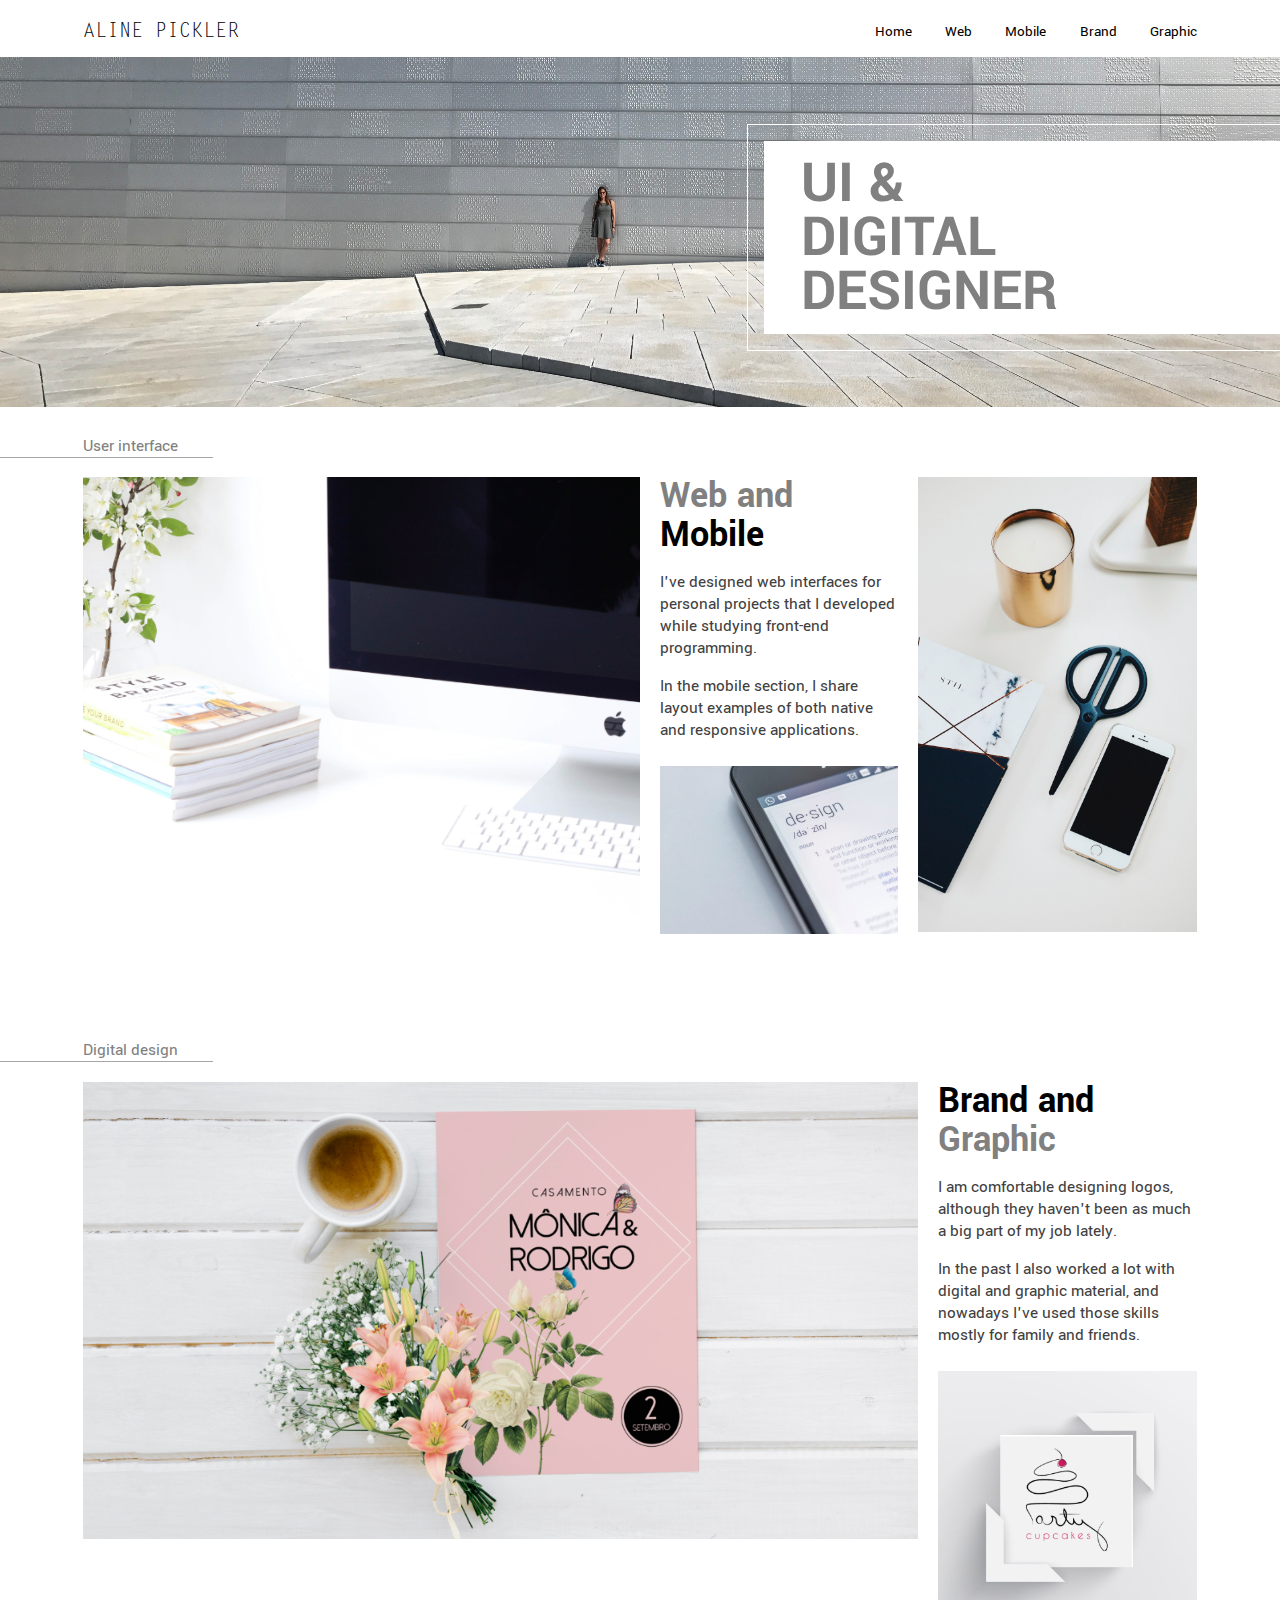
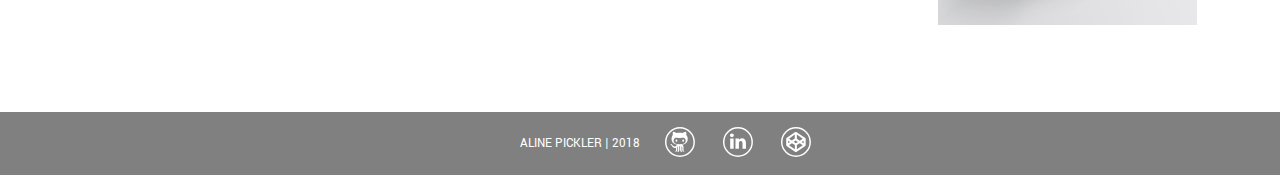
==== index.html @ 65c6c3c3 "remove contact page" ====
<!DOCTYPE html>
<meta charset="utf-8">
<meta name="viewport" content="width=device-width, initial-scale=1.0">

<title>Aline Pickler</title>

<link rel="stylesheet" href="css/common.css">
<link rel="stylesheet" href="css/menu-mobile.css">
<link rel="stylesheet" href="css/index.css">
<link rel="stylesheet" href="css/index-responsive.css">

<div class="row menu-and-header">
  <a href="index.html">
    <header class="my-name-bg col-4">
      <p class="my-name">Aline Pickler
    </header>
  </a>
  <nav class="menu" class="col-8">
    <a class="menu-item" href="index.html">Home</a>
    <a class="menu-item" href="web.html">Web</a>
    <a class="menu-item" href="mobile.html">Mobile</a>
    <a class="menu-item" href="brand.html">Brand</a>
    <a class="menu-item" href="print.html">Graphic</a>
  </nav>
</div>

<div class="row">
  <div class="menu-mobile-box">
    <a href="index.html">
      <header class="my-name-bg-mobile">
        <p class="my-name">Aline Pickler
      </header>
    </a>

    <button id="menu-mobile-btn" class="menu-mobile-button">
      <div class="hamburger-menu">
        <div class="bar1"></div>
        <div class="bar2"></div>
        <div class="bar3"></div>
      </div>
    </button>
  </div>

  <nav id="nav-mobile" class="menu-mobile">
    <div class="menu-mobile-item-box">
      <a class="menu-mobile-item current-page" href="index.html">home</a>
      <a class="menu-mobile-item" href="web.html">Web</a>
      <a class="menu-mobile-item" href="mobile.html">Mobile</a>
      <a class="menu-mobile-item" href="brand.html">Brand</a>
      <a class="menu-mobile-item" href="print.html">Graphic</a>
    </div>
  </nav>
</div>

<main>
    <div class="row">
    <figure class="intro col-12">
      <div class="intro-img-container">
        <a href="contact.html">
          <img class="intro-img" src="images/index/me.jpg" alt="Aline in a big wall">
          <img class="intro-img-mobile" src="images/index/me-mobile.jpg" alt="Aline in a big wall">
        </a>
      </div>

      <figcaption class="intro-title-container col-5">
        <a class="intro-title-bg col-12" href="contact.html">
          <h1 class="intro-title">ui & digital designer</h1>
        </a>
      </figcaption>
    </figure>
  </div>

  <div class="row">
      <h2 class="ui-title col-2">User interface</h2>
  </div>

  <div class="row">
    <section class="ui-content col-12">
      <figure class="web-img-box col-6">
        <a href="web.html">
          <img class="web-img" src="images/index/web.jpg" alt="Laptop">
        </a>
      </figure>
      <figure class="web-mobile-img-box col-3">
        <figcaption class="col-12">
          <h3 class="web-mobile-title">Web and <span>Mobile</span></h3>
          <p class="web-mobile-text">I've designed web interfaces for personal projects that I developed while studying front-end programming.
          <p class="web-mobile-text">In the mobile section, I share layout examples of both native and responsive applications.
        </figcaption>
        <div class="mobile-img-box-1 col-12">
        <a href="print.html">
          <img class="mobile-img-1" src="images/index/mobile1.jpg" alt="A print on a wood table">
        </a>
        </div>
      </figure>
      <figure class="mobile-img-box-2 col-3">
        <a href="mobile.html">
          <img class="mobile-img-2" src="images/index/mobile.jpg" alt="Cell phone on a table">
        </a>
      </figure>
    </section>
  </div>

  <div class="row">
      <h2 class="ui-title col-2">Digital design</h2>
  </div>

  <div class="row">
    <section class="dd-content col-12">
      <figure class="print-img-box col-9">
        <a href="print.html">
          <img class="print-img" src="images/index/print.jpg" alt="Laptop">
        </a>
      </figure>
      <figure class="print-brand-img-box col-3">
        <figcaption class="col-12">
          <h3 class="print-brand-title">Brand and<span> Graphic</span></h3>
          <p class="print-brand-text">I am comfortable designing logos, although they haven't been as much a big part of my job lately.
          <p class="print-brand-text">In the past I also worked a lot with digital and graphic material, and nowadays I've used those skills mostly for family and friends.
        </figcaption>
        <div class="brand-img-box-1 col-12">
        <a href="brand.html">
          <img class="brand-img-1" src="images/index/logo.jpg" alt="A print on a wood table">
        </a>
        </div>
      </figure>
    </section>
  </div>
</main>

<div class="row">
  <footer class="col-12">
      <p class="col-6"> Aline Pickler | 2018
      <figure class="footer-icon-box col-6">
        <a href="https://github.com/alinepickler">
          <img class="footer-icon footer-icon-mobile" src="icons/github-icon.svg" alt="GitHub icon">
        </a>
        <a href="https://www.linkedin.com/in/alinepickler">
          <img class="footer-icon footer-icon-mobile" src="icons/linkedin-icon.svg" alt="Linkedin icon">
        </a>
        <a href="https://codepen.io/alinepickler/">
          <img class="footer-icon footer-icon-mobile" src="icons/codepen-icon.svg" alt="Codepen icon">
        </a>
     </figure>
  </footer>
</div>

<script src="js/mobile-menu.js"></script>
---- css/common.css ----
@import url('https://fonts.googleapis.com/css?family=Yantramanav:400,700');

@font-face {
    font-family: LetterGothic;
    src: url(fonts/LetterGothicStdMedium.ttf);
}

* {
  box-sizing: border-box;
}

html {
  font-size: 1.3vw;
}

body {
  font-family: 'Yantramanav', sans-serif;
  color: #404040;
  background: white;
  margin: 0;
  position: relative;
}

.menu-and-header {
  margin: 1.2rem 5rem 0.8rem 5rem;
}

nav.menu {
  display: flex;
  justify-content: flex-end;
}

.menu-item {
  text-decoration: none;
  text-align: right;
  font-size: 0.9rem;
  color: black;
  margin: 0.1rem 0 0 2rem;
}

a.menu-item:hover {
  border-bottom: 0.06rem solid  #D9D9D9;
}

.grey-bg {
  background-color: #E5E5E5;
}

.my-name-bg {
  position: relative;
  z-index: 3;
}

.my-name {
  font-family: LetterGothic;
  font-size: 1.2em;
  color: black;
  text-transform: uppercase;
  margin:0;
}

main {
  margin: 0;
  padding-bottom: 5%;
}

footer {
  padding: 1%;
  position: relative;
  display: inline-block;
  margin-bottom: 0;
  padding: 0.6rem 5rem;
  text-align: right;
  text-transform: uppercase;
  font-size: 0.8em;
  color: white;
  background-color: grey;
}

.footer-icon-box {
 margin: 0;
 text-align: left;
 text-decoration: none;
}

.footer-icon-box a {
 text-decoration: none;
}

.footer-icon {
  width: 1.8rem;
  margin: 0.3rem 0 0.2rem 1.5rem;
}

@media only screen and (min-width: 320px) and (max-width: 780px) {
  footer {
    font-size: 2em;
  }
}

.row::after {
    content: "";
    clear: both;
    display: table;
}

[class*="col-"] {
    float: left;
}

/* For mobile phones: */
@media only screen and (min-width: 320px) and (max-width: 780px) {
  [class*="col-"] {
      width: 100%;
  }
}

@media only screen and (min-width: 780px) {
    /* For desktop: */
    .col-1 {width: 8.33%;}
    .col-2 {width: 16.66%;}
    .col-3 {width: 25%;}
    .col-4 {width: 33.33%;}
    .col-5 {width: 41.66%;}
    .col-6 {width: 50%;}
    .col-7 {width: 58.33%;}
    .col-8 {width: 66.66%;}
    .col-9 {width: 75%;}
    .col-10 {width: 83.33%;}
    .col-11 {width: 91.66%;}
    .col-12 {width: 100%;}
}
---- css/menu-mobile.css ----
.menu-mobile-box {
  display: none;
}

@media only screen and (min-width: 320px) and (max-width: 780px) {
  .menu-and-header {
    display: none;
  }
}

@media only screen and (min-width: 320px) and (max-width: 780px) {
  .menu-mobile-box {
    display: inline-block;
    width: 100%;
    background-color: white;
    padding: 3%;
    position: fixed;
    z-index: 8;
  }

  .menu-mobile-button {
    display: inline-block;
    width: 20%;
    position: relative;
    cursor: pointer;
    border: none;
    background-color: white;
    margin: 2% 0
  }

  .bar1, .bar2, .bar3 {
    width: 40px;
    height: 2px;
    background-color: #333;
    margin: 6px 0;
    transition: 0.4s;
  }

  .change .bar1 {
      -webkit-transform: rotate(-45deg) translate(-6px, 6px) ;
      transform: rotate(-45deg) translate(-6px, 6px) ;
  }

  .change .bar2 {opacity: 0;}

  .change .bar3 {
      -webkit-transform: rotate(45deg) translate(-6px, -6px) ;
      transform: rotate(45deg) translate(-6px, -6px) ;
  }

  .my-name-bg-mobile {
    display: inline-block;
    width: 45%;
    margin-top: 2.5%;
    padding: 2%;
    border: .07em solid black;
    position: relative;
    float: right;
  }

  .my-name {
    font-size: 2em;
  }
}

.menu-mobile {
  display: none;
  width: 100%;
  height: 100%;
  background-color: white;
  opacity: 0.92;
  position: absolute;
  margin: 0;
  z-index: 7;
}

.menu-mobile-item-box {
  margin-top: 20%;
  padding: 10em;
}

.menu-mobile-item {
  width: 95%;
  text-decoration: none;
  text-transform: uppercase;
  display: block;
  margin: 8% 5% 0 3%;
  font-size: 4.5em;
  color: black;
  padding: 0 8% 2% 5%;
  border-bottom: .01em solid black;
  transition: width 2s;
}

.current-page {
  font-weight: bold;
}

.menu-mobile-item:active {
  font-weight: bold;
}

.show  {
  display:block;
}
---- css/index.css ----
.intro {
  margin: 0;
  position: relative;
}

.intro-img-mobile {
  display: none;
}

.intro-img-container {
  z-index: 1;
  position: absolute;
}

.intro-img {
  width: 100%;
}

.intro-title-container {
  position: relative;
  margin-top: 4rem;
  border-top: 0.1em solid white;
  border-left: 0.1em solid white;
  border-bottom: 0.1em solid white;
  float: right;
  z-index: 3;
}

.intro-title-bg {
  text-decoration: none;
  background-color: white;
  margin: 3% auto 3% 3%;
  padding: 3% 0 3% 7%;
}

.intro-title {
  width: 50%;
  color: grey;
  text-transform: uppercase;
  font-weight: bold;
  line-height: 90%;
  font-size: 3.6em;
  margin: 0;
}

.ui-title {
  margin: 5rem auto 0.2rem 0;
  padding-left: 5rem;
  border-bottom: 0.06rem solid #A6A6A6;
  font-size: 1rem;
  font-weight: normal;
  color: grey;
}

.ui-content {
  padding: 1rem 5rem;
}

.web-img-box {
  margin: 0;
}

.web-img {
  width: 100%;
}

.web-mobile-img-box {
  padding: 0 1.2rem;
  margin: 0;
}

.web-mobile-title {
  width: 70%;
  font-size: 2.3rem;
  line-height: 2.3rem;
  color: grey;
  margin: 0;
}

.web-mobile-title span {
  color: black;
}

.web-mobile-text {
  margin: 1rem 0 0 0;
}

.mobile-img-box-1 {
  margin-top: 1.5rem;
}

.mobile-img-1 {
  width: 100%;
}

.mobile-img-box-2 {
  margin: 0;
}

.mobile-img-2 {
  width: 100%;
}

.dd-title-box {
  border-bottom: 0.07rem solid grey;
  margin-top: 2rem;
}

.dd-title {
  margin: 3rem auto 0.2rem 5rem;
  font-size: 1.2rem;
  font-weight: normal;
  color: grey;
}

.dd-content {
  padding: 1rem 5rem;
}

.print-img-box {
  margin: 0;
}

.print-img {
  width: 100%;
}

.print-brand-img-box {
  padding: 0 0 0 1.2rem;
  margin: 0;
}

.print-brand-title {
  width: 70%;
  font-size: 2.3rem;
  line-height: 2.3rem;
  color: black;
  margin: 0;
}

.print-brand-title span {
  color: grey;
}

.print-brand-text {
  margin: 1rem 0 0 0;
}

.brand-img-box-1 {
  margin-top: 1.5rem;
}

.brand-img-1 {
  width: 100%;
}
---- css/index-responsive.css ----
@media only screen and (min-width: 320px) and (max-width: 780px) {
  body {
    margin: 0;
  }

  main {
    margin: 15% 3% 0 3%;
  }

  .intro {
    margin-top: 0;
    position: relative;
    z-index: 1;
  }

  .intro-img {
    display: none;
  }

  .intro-img-mobile {
    display: block;
    width: 100%;
  }

  .intro-title {
    width: 40%;
    color: white;
    text-transform: uppercase;
    font-weight: bold;
    line-height: 90%;
    position: relative;
    font-size: 4.5em;
    margin: -30% auto 0 10%;
    z-index: 3;
  }

  .web-title {
    width: 30%;
    margin-top: -10%;
    padding: 4.5% 5% 0 10% ;
    border-top: .7em solid white;
    border-right: .7em solid white;
    background-color: #E6E6E6;
    font-size: 3.2em;
    font-weight: 400;
    text-transform: uppercase;
    position: relative;
    z-index: 3;
  }

  .web-text {
    margin: 2.5% 0 0 0;
    padding: 7% 10%;
    background-color: #E6E6E6;
    font-size: 2.5em;
    position: relative;
    z-index: 4;
  }

  .web-img-box {
    margin: 3% 0 0 0;
  }

  .web-img {
    width: 100%;
    padding-left: 0;
  }

  .mobile-text-box {
    width: 80%;
    position: absolute;
    margin: 10% 5%;
    padding: 5%;
    border: .1em solid black;
    z-index: 4;
  }

  .mobile-title {
    text-align: left;
    text-transform: uppercase;
    font-size: 3em;
    font-weight: 400;
    margin: 0;
  }

  .mobile-text {
    font-size: 2.5em;
  }

  .mobile-img-box {
    margin: 62% 0 0 0;
    position: relative;

  }

  .mobile-img {
    width: 100%;
    border: 0;
    margin: 0;
  }

  .brand-text-box {
    width: 80%;
    margin: 10%;
    padding: 5%;
    border: .1em solid black;
    position: relative;
    z-index: 4;
  }

  .brand-title {
    font-size: 3em;
  }

  .brand-text {
    font-size: 2.5em;
    padding: 2% 0 0 0;
  }

  .brand-img-box {
    margin: 0;
    position: relative;
    z-index: 2;
  }

  .brand-img {
    width: 100%;
    border-left: 0;
  }

  .print-img-box {
    margin-top: 3%;
    position: relative;
    display: inline-block;
    z-index: 3;
  }

  .print-img {
    width: 100%;
    margin: 0;
  }

  .print-text-box {
    width: 70%;
    margin: 3% 12%;
    padding: 8%;
    background-color: #E6E6E6;
    border-top: 0;
    border-left: 0;
    position: relative;
    float: right;
    display: block;
    z-index: 4;
  }

  .print-title {
    text-transform: uppercase;
    font-size: 3em;
  }

  .print-text {
    color: black;
    font-size: 2.5em;
  }
}
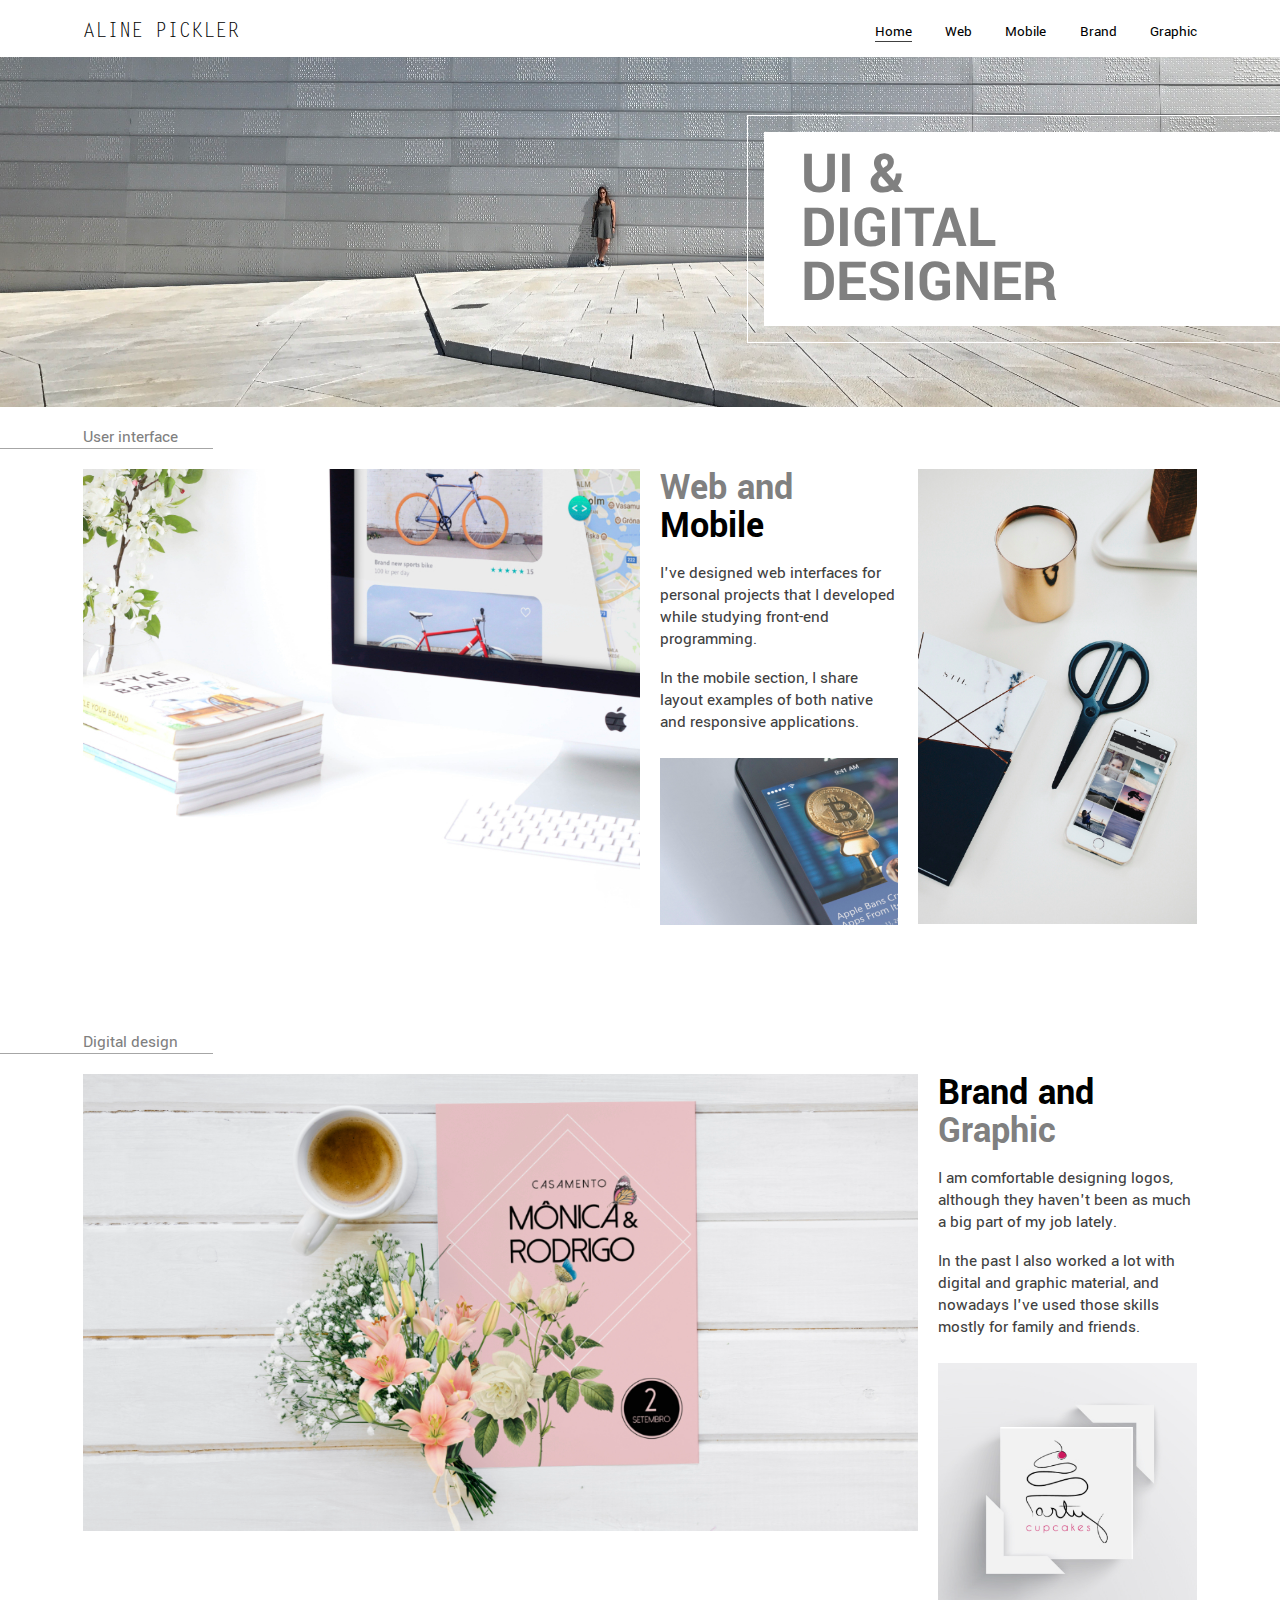
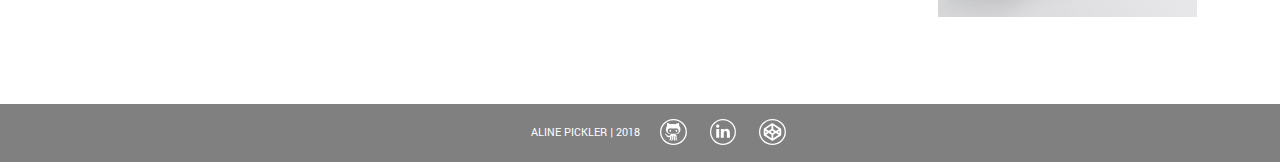
==== commit fd54dff0: "change images of home page" ====
--- a/index.html
+++ b/index.html
@@ -16,7 +16,7 @@
     </header>
   </a>
   <nav class="menu" class="col-8">
-    <a class="menu-item" href="index.html">Home</a>
+    <a class="menu-item current-page-desktop" href="index.html">Home</a>
     <a class="menu-item" href="web.html">Web</a>
     <a class="menu-item" href="mobile.html">Mobile</a>
     <a class="menu-item" href="brand.html">Brand</a>
@@ -56,16 +56,14 @@
     <div class="row">
     <figure class="intro col-12">
       <div class="intro-img-container">
-        <a href="contact.html">
           <img class="intro-img" src="images/index/me.jpg" alt="Aline in a big wall">
           <img class="intro-img-mobile" src="images/index/me-mobile.jpg" alt="Aline in a big wall">
-        </a>
       </div>
 
       <figcaption class="intro-title-container col-5">
-        <a class="intro-title-bg col-12" href="contact.html">
+        <div class="intro-title-bg col-12">
           <h1 class="intro-title">ui & digital designer</h1>
-        </a>
+        </div>
       </figcaption>
     </figure>
   </div>
--- a/css/common.css
+++ b/css/common.css
@@ -72,7 +72,7 @@
   padding: 0.6rem 5rem;
   text-align: right;
   text-transform: uppercase;
-  font-size: 0.8em;
+  font-size: 0.7em;
   color: white;
   background-color: grey;
 }
@@ -88,8 +88,8 @@
 }
 
 .footer-icon {
-  width: 1.8rem;
-  margin: 0.3rem 0 0.2rem 1.5rem;
+  width: 1.6rem;
+  margin: 0.3rem 0 0.2rem 1.2rem;
 }
 
 @media only screen and (min-width: 320px) and (max-width: 780px) {
--- a/css/index.css
+++ b/css/index.css
@@ -1,3 +1,7 @@
+.current-page-desktop {
+  border-bottom: 0.06rem solid  #404040;
+}
+
 .intro {
   margin: 0;
   position: relative;
@@ -18,7 +22,7 @@
 
 .intro-title-container {
   position: relative;
-  margin-top: 4rem;
+  margin-top: 3.5rem;
   border-top: 0.1em solid white;
   border-left: 0.1em solid white;
   border-bottom: 0.1em solid white;
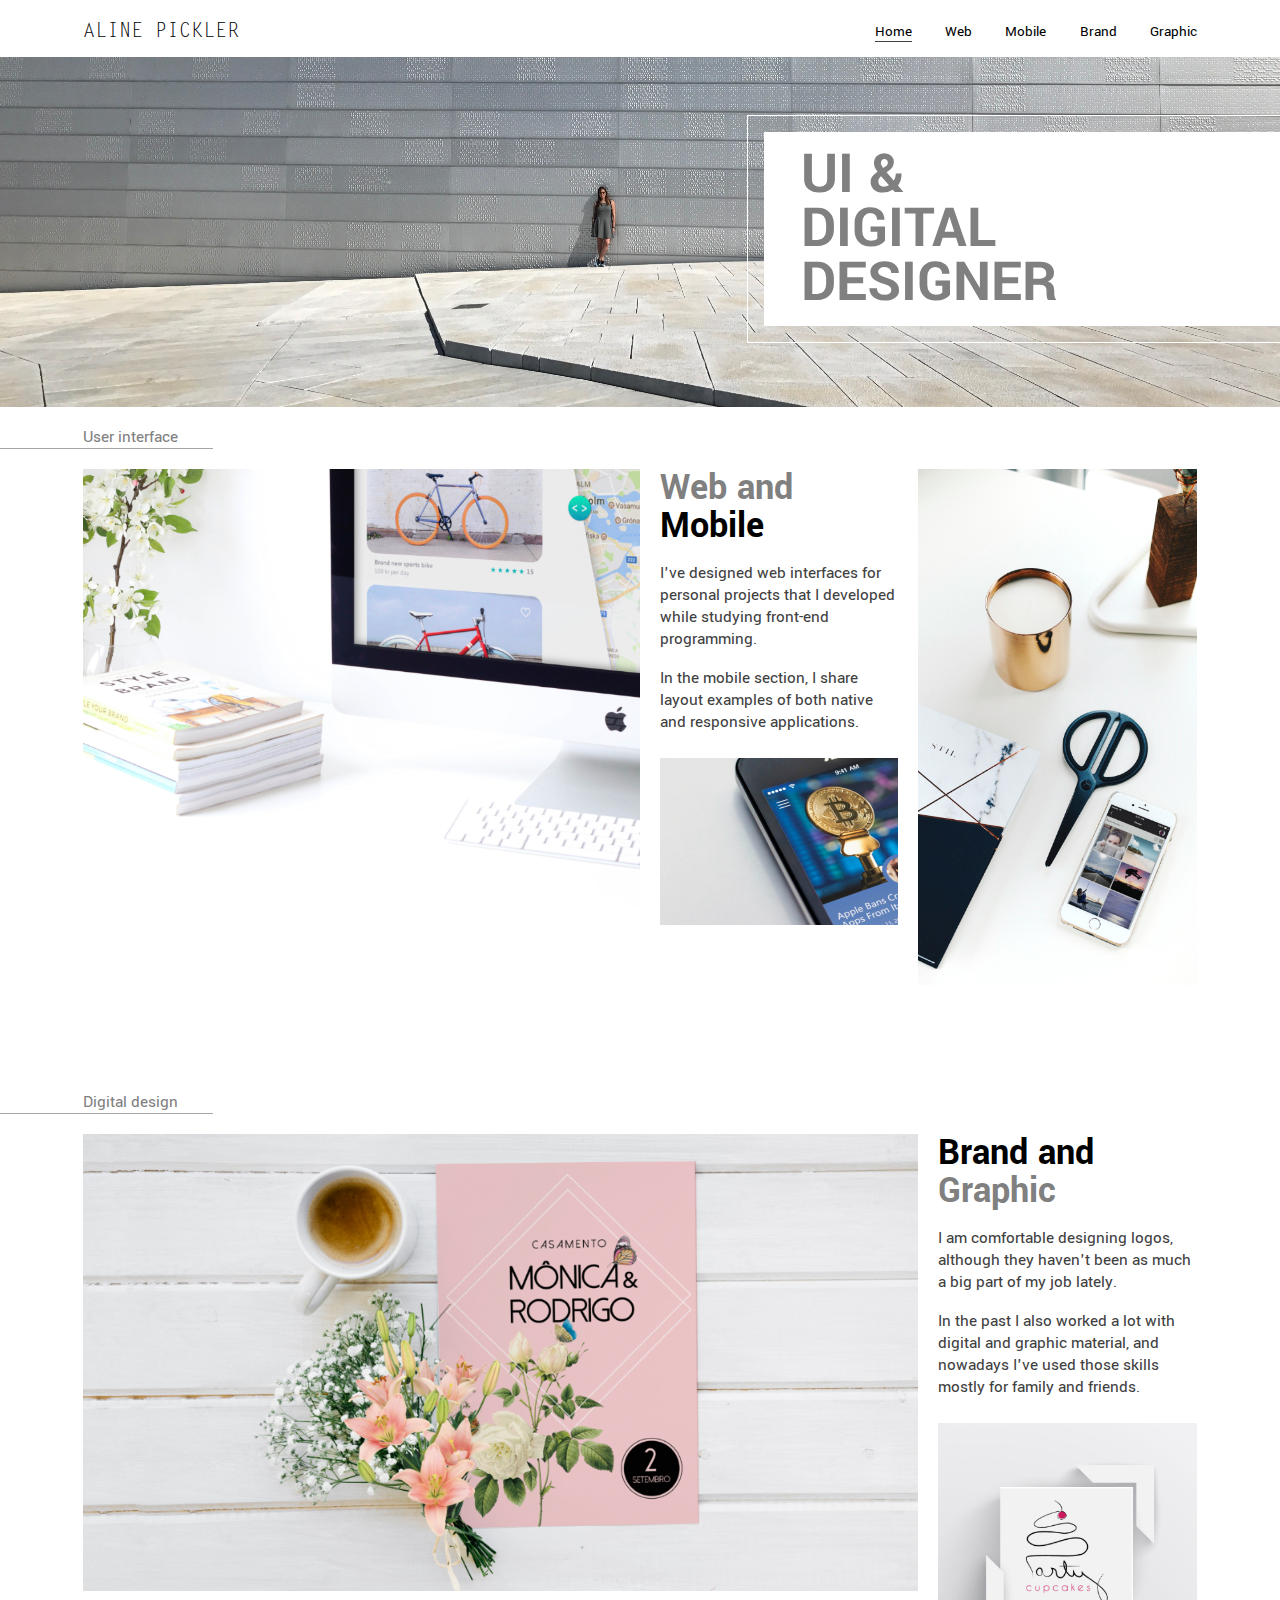
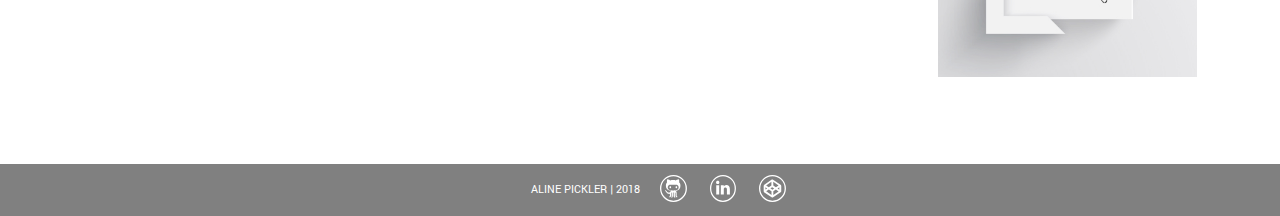
==== commit f06ee8e4: "small settings to release v2" ====
--- a/index.html
+++ b/index.html
@@ -3,6 +3,7 @@
 <meta name="viewport" content="width=device-width, initial-scale=1.0">
 
 <title>Aline Pickler</title>
+<link rel="icon" type="image/png" href="images/index/heart.png" sizes="16x16">
 
 <link rel="stylesheet" href="css/common.css">
 <link rel="stylesheet" href="css/menu-mobile.css">
@@ -43,7 +44,7 @@
 
   <nav id="nav-mobile" class="menu-mobile">
     <div class="menu-mobile-item-box">
-      <a class="menu-mobile-item current-page" href="index.html">home</a>
+      <a class="menu-mobile-item current-page" href="index.html">Home</a>
       <a class="menu-mobile-item" href="web.html">Web</a>
       <a class="menu-mobile-item" href="mobile.html">Mobile</a>
       <a class="menu-mobile-item" href="brand.html">Brand</a>
@@ -110,8 +111,8 @@
           <img class="print-img" src="images/index/print.jpg" alt="Laptop">
         </a>
       </figure>
-      <figure class="print-brand-img-box col-3">
-        <figcaption class="col-12">
+      <figure class="print-brand-box col-3">
+        <figcaption class="print-brand-text-box col-12">
           <h3 class="print-brand-title">Brand and<span> Graphic</span></h3>
           <p class="print-brand-text">I am comfortable designing logos, although they haven't been as much a big part of my job lately.
           <p class="print-brand-text">In the past I also worked a lot with digital and graphic material, and nowadays I've used those skills mostly for family and friends.
@@ -128,7 +129,7 @@
 
 <div class="row">
   <footer class="col-12">
-      <p class="col-6"> Aline Pickler | 2018
+      <p class="col-6 footer-text"> Aline Pickler | 2018
       <figure class="footer-icon-box col-6">
         <a href="https://github.com/alinepickler">
           <img class="footer-icon footer-icon-mobile" src="icons/github-icon.svg" alt="GitHub icon">
--- a/css/common.css
+++ b/css/common.css
@@ -43,7 +43,7 @@
 }
 
 .grey-bg {
-  background-color: #E5E5E5;
+  background-color: #F2F2F2;
 }
 
 .my-name-bg {
@@ -61,15 +61,14 @@
 
 main {
   margin: 0;
-  padding-bottom: 5%;
+  padding: 0 0 5% 0;
 }
 
 footer {
-  padding: 1%;
   position: relative;
   display: inline-block;
   margin-bottom: 0;
-  padding: 0.6rem 5rem;
+  padding: 0.4rem 5rem;
   text-align: right;
   text-transform: uppercase;
   font-size: 0.7em;
--- a/css/menu-mobile.css
+++ b/css/menu-mobile.css
@@ -12,54 +12,51 @@
   .menu-mobile-box {
     display: inline-block;
     width: 100%;
+    height: 12rem;
+    margin: 0;
+    padding: 3rem 5rem;
     background-color: white;
-    padding: 3%;
     position: fixed;
     z-index: 8;
   }
 
   .menu-mobile-button {
     display: inline-block;
-    width: 20%;
     position: relative;
     cursor: pointer;
     border: none;
     background-color: white;
-    margin: 2% 0
+    float: right;
   }
 
   .bar1, .bar2, .bar3 {
-    width: 40px;
-    height: 2px;
+    width: 8rem;
+    height: 0.3rem;
     background-color: #333;
-    margin: 6px 0;
-    transition: 0.4s;
+    margin: 1.4rem 0;
+    transition: 0.3s;
   }
 
   .change .bar1 {
-      -webkit-transform: rotate(-45deg) translate(-6px, 6px) ;
-      transform: rotate(-45deg) translate(-6px, 6px) ;
+      -webkit-transform: rotate(-45deg) translate(-1.2rem, 1.2rem) ;
+      transform: rotate(-45deg) translate(-1.2rem, 1.2rem) ;
   }
 
   .change .bar2 {opacity: 0;}
 
   .change .bar3 {
-      -webkit-transform: rotate(45deg) translate(-6px, -6px) ;
-      transform: rotate(45deg) translate(-6px, -6px) ;
+      -webkit-transform: rotate(45deg) translate(-1.2rem, -1.2rem) ;
+      transform: rotate(45deg) translate(-1.2rem, -1.2rem) ;
   }
 
   .my-name-bg-mobile {
     display: inline-block;
-    width: 45%;
-    margin-top: 2.5%;
-    padding: 2%;
-    border: .07em solid black;
     position: relative;
-    float: right;
+    padding-top: 2rem;
   }
 
   .my-name {
-    font-size: 2em;
+    font-size: 3rem;
   }
 }
 
@@ -68,24 +65,24 @@
   width: 100%;
   height: 100%;
   background-color: white;
-  opacity: 0.92;
-  position: absolute;
+  opacity: 0.95;
+  position: fixed;
   margin: 0;
   z-index: 7;
 }
 
 .menu-mobile-item-box {
-  margin-top: 20%;
-  padding: 10em;
+  margin-top: 12rem;
+  padding: 10rem;
 }
 
 .menu-mobile-item {
   width: 95%;
   text-decoration: none;
-  text-transform: uppercase;
+  text-transform: capitalize;
   display: block;
   margin: 8% 5% 0 3%;
-  font-size: 4.5em;
+  font-size: 4em;
   color: black;
   padding: 0 8% 2% 5%;
   border-bottom: .01em solid black;
--- a/css/index.css
+++ b/css/index.css
@@ -129,7 +129,7 @@
   width: 100%;
 }
 
-.print-brand-img-box {
+.print-brand-box {
   padding: 0 0 0 1.2rem;
   margin: 0;
 }
--- a/css/index-responsive.css
+++ b/css/index-responsive.css
@@ -4,7 +4,7 @@
   }
 
   main {
-    margin: 15% 3% 0 3%;
+    margin: 12rem 0 0 0;
   }
 
   .intro {
@@ -22,144 +22,98 @@
     width: 100%;
   }
 
-  .intro-title {
-    width: 40%;
-    color: white;
-    text-transform: uppercase;
-    font-weight: bold;
-    line-height: 90%;
-    position: relative;
-    font-size: 4.5em;
-    margin: -30% auto 0 10%;
-    z-index: 3;
+  .intro-title-container {
+    width: 45%;
+    margin-top: 6rem;
+    border-top: 0.25em solid white;
+    border-left: 0.25em solid white;
+    border-bottom: 0.25em solid white;
   }
 
-  .web-title {
-    width: 30%;
-    margin-top: -10%;
-    padding: 4.5% 5% 0 10% ;
-    border-top: .7em solid white;
-    border-right: .7em solid white;
-    background-color: #E6E6E6;
-    font-size: 3.2em;
-    font-weight: 400;
-    text-transform: uppercase;
-    position: relative;
-    z-index: 3;
+  .intro-title-bg {
+    margin: 2rem auto 2rem 2rem;
+    padding: 2rem 0 2rem 3rem;
   }
 
-  .web-text {
-    margin: 2.5% 0 0 0;
-    padding: 7% 10%;
-    background-color: #E6E6E6;
-    font-size: 2.5em;
-    position: relative;
-    z-index: 4;
+  .intro-title {
+    font-size: 5rem;
   }
 
-  .web-img-box {
-    margin: 3% 0 0 0;
+  .ui-title {
+    width: 50%;
+    padding-bottom: 0.2rem;
+    margin: 10rem auto 2rem 0;
+    font-size: 2.8rem;
   }
 
-  .web-img {
-    width: 100%;
-    padding-left: 0;
+  .web-mobile-img-box {
+    width: 55%;
+    padding: 0 3rem 0 0;
   }
 
-  .mobile-text-box {
-    width: 80%;
-    position: absolute;
-    margin: 10% 5%;
-    padding: 5%;
-    border: .1em solid black;
-    z-index: 4;
+  .web-mobile-title {
+    font-size: 5rem;
+    line-height: 5rem;
+    padding: 2rem 0 2rem 0;
   }
 
-  .mobile-title {
-    text-align: left;
-    text-transform: uppercase;
-    font-size: 3em;
-    font-weight: 400;
+  .web-mobile-text {
     margin: 0;
+    padding-bottom: 2rem;
+    font-size: 2.8rem;
   }
 
-  .mobile-text {
-    font-size: 2.5em;
+  .mobile-img-box-1 {
+    width: 100%;
+    margin-top: 2rem;
   }
 
-  .mobile-img-box {
-    margin: 62% 0 0 0;
-    position: relative;
-
+  .mobile-img-box-2 {
+    width: 45%;
+    margin: 12rem 0 0 0;
   }
 
-  .mobile-img {
-    width: 100%;
-    border: 0;
-    margin: 0;
+  .print-brand-box {
+    padding: 0;
   }
 
-  .brand-text-box {
-    width: 80%;
-    margin: 10%;
-    padding: 5%;
-    border: .1em solid black;
-    position: relative;
-    z-index: 4;
+  .print-brand-text-box {
+    width: 55%;
+    padding: 0 3rem 0 0;
   }
 
-  .brand-title {
-    font-size: 3em;
+  .print-brand-title {
+    width: 70%;
+    font-size: 5rem;
+    line-height: 5rem;
+    padding: 2rem 0 2rem 0;
   }
 
-  .brand-text {
-    font-size: 2.5em;
-    padding: 2% 0 0 0;
+  .print-brand-text {
+    margin: 0;
+    padding-bottom: 2rem;
+    font-size: 2.8rem;
   }
 
-  .brand-img-box {
-    margin: 0;
-    position: relative;
-    z-index: 2;
+  .brand-img-box-1 {
+    width: 45%;
+    margin: 3rem 0 0 0;
   }
 
-  .brand-img {
-    width: 100%;
-    border-left: 0;
+  .footer-text {
+    width: 50%;
+    margin-top: 3rem;
+    text-align: center;
+    font-size: 2.5rem;
   }
 
-  .print-img-box {
-    margin-top: 3%;
-    position: relative;
-    display: inline-block;
-    z-index: 3;
+  .footer-icon-box {
+    width: 50%;
   }
 
-  .print-img {
-    width: 100%;
-    margin: 0;
-  }
-
-  .print-text-box {
-    width: 70%;
-    margin: 3% 12%;
-    padding: 8%;
-    background-color: #E6E6E6;
-    border-top: 0;
-    border-left: 0;
-    position: relative;
-    float: right;
-    display: block;
-    z-index: 4;
-  }
-
-  .print-title {
-    text-transform: uppercase;
-    font-size: 3em;
-  }
-
-  .print-text {
-    color: black;
-    font-size: 2.5em;
+  .footer-icon {
+    width: 5rem;
+    margin:1.5rem 0 1.5rem 5rem;
+    text-align: center;
   }
 }
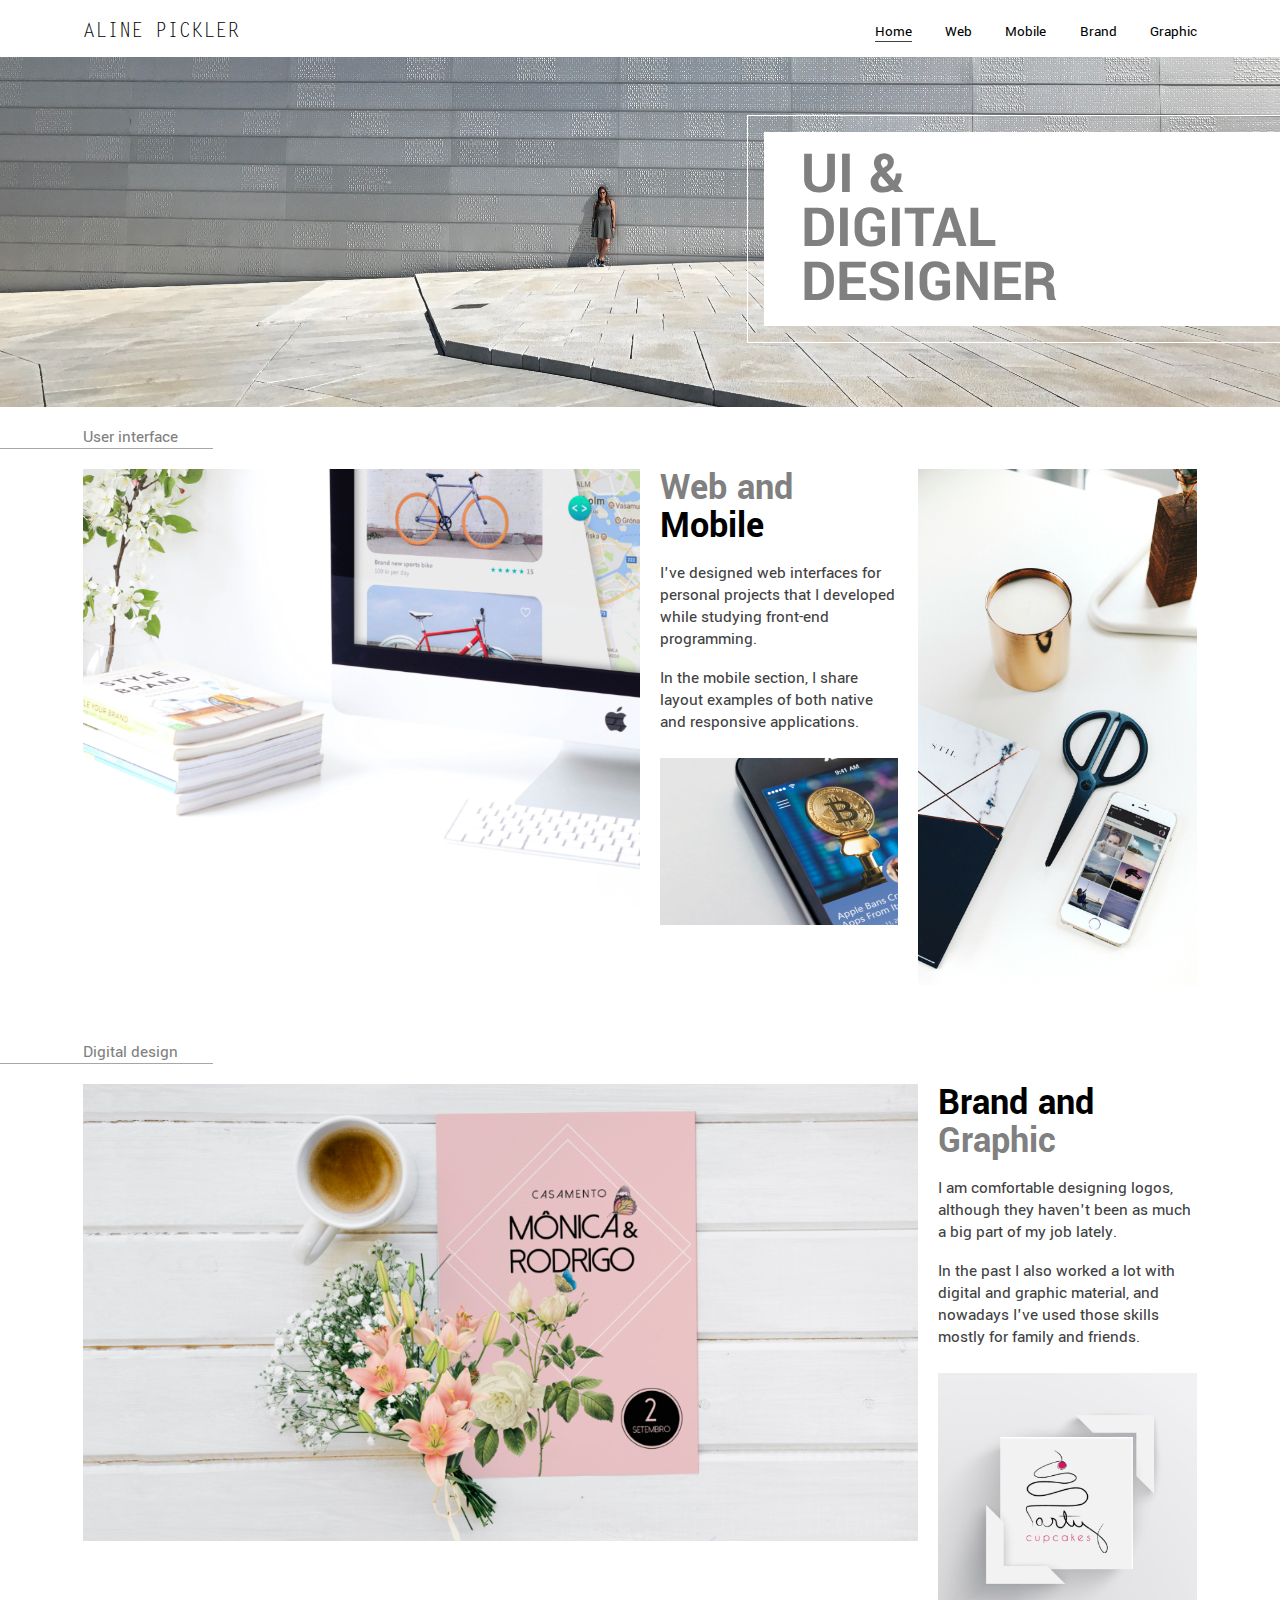
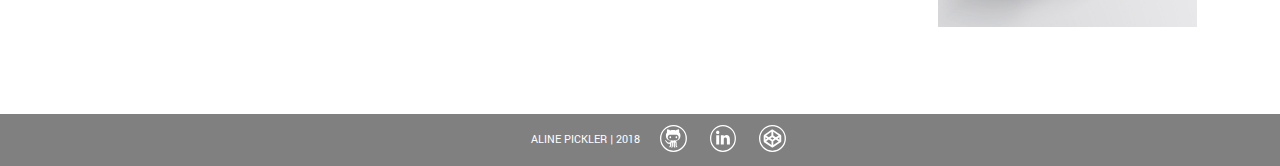
==== commit 9265cf73: "fix margin between sections on index page" ====
--- a/index.html
+++ b/index.html
@@ -69,7 +69,7 @@
     </figure>
   </div>
 
-  <div class="row">
+  <div class="row margin-top">
       <h2 class="ui-title col-2">User interface</h2>
   </div>
 
--- a/css/index.css
+++ b/css/index.css
@@ -47,8 +47,12 @@
   margin: 0;
 }
 
+.margin-top {
+  margin-top: 3rem;
+}
+
 .ui-title {
-  margin: 5rem auto 0.2rem 0;
+  margin: 2rem auto 0.2rem 0;
   padding-left: 5rem;
   border-bottom: 0.06rem solid #A6A6A6;
   font-size: 1rem;
--- a/css/index-responsive.css
+++ b/css/index-responsive.css
@@ -39,10 +39,14 @@
     font-size: 5rem;
   }
 
+  .margin-top {
+    margin-top: 6rem;
+  }
+
   .ui-title {
     width: 50%;
     padding-bottom: 0.2rem;
-    margin: 10rem auto 2rem 0;
+    margin: 5rem auto 2rem 0;
     font-size: 2.8rem;
   }
 
